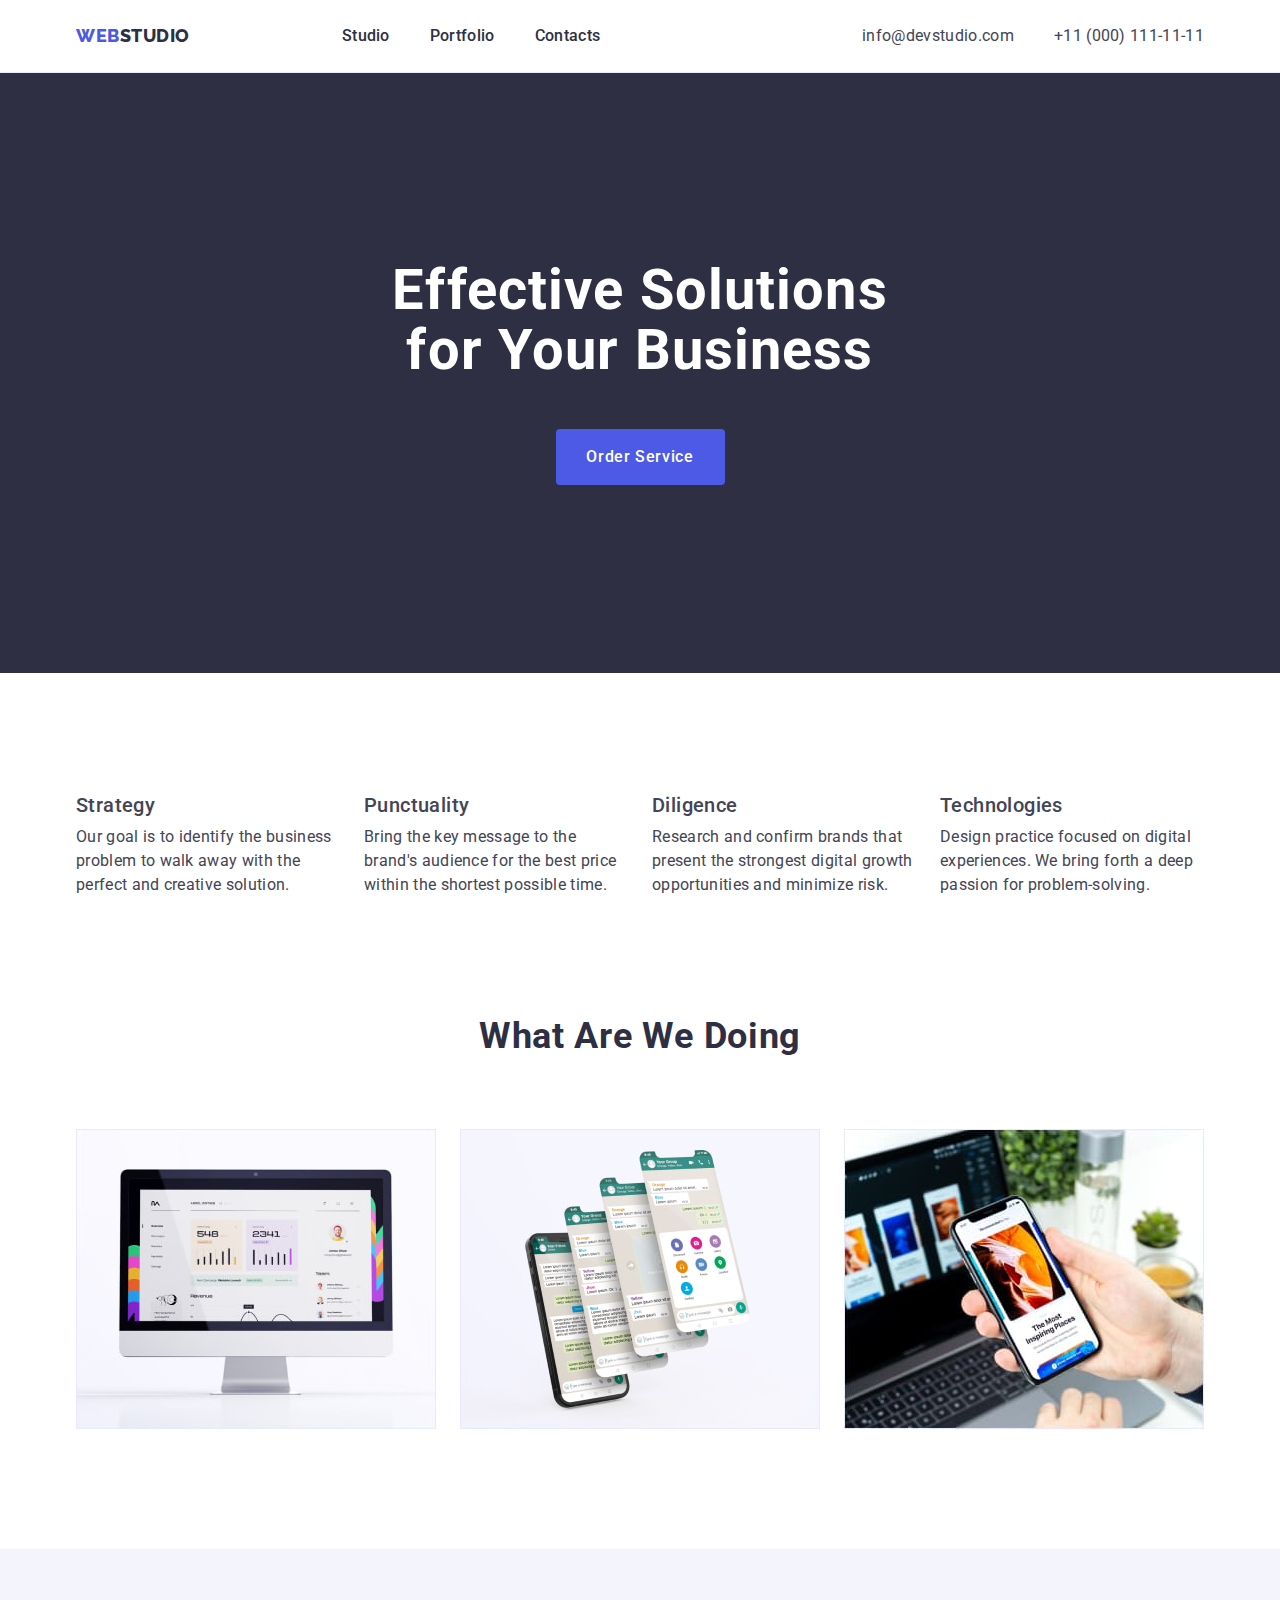
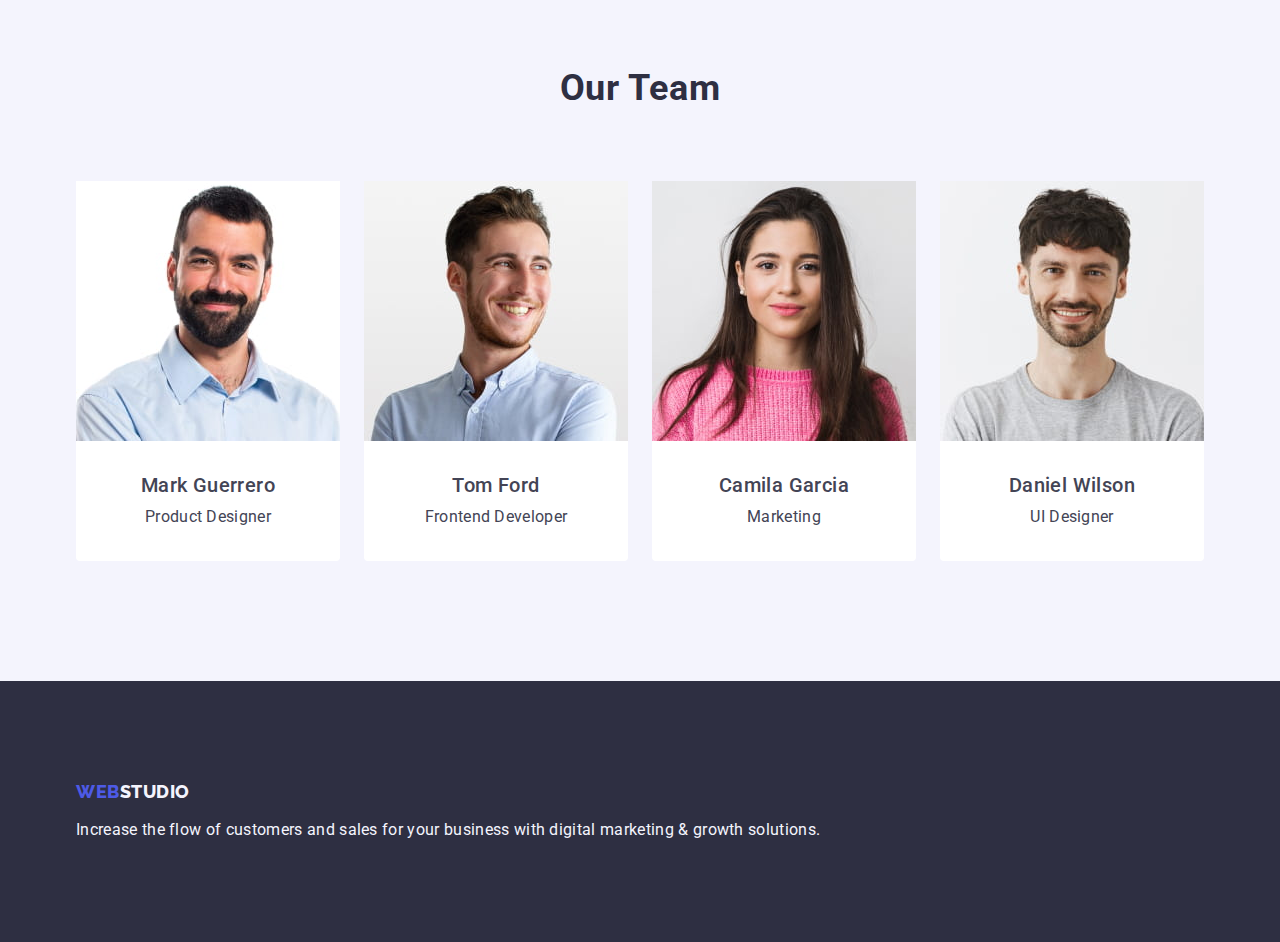
==== index.html @ 61b17112 "upload" ====
<!DOCTYPE html>
<html lang="en">
  <head>
    <meta charset="UTF-8" />
    <meta http-equiv="X-UA-Compatible" content="IE=edge" />
    <meta name="viewport" content="width=device-width, initial-scale=1.0" />
    <meta name="description" content="WEBSTUDIO landingpage" />
    <!-- FONTY i STYLE-->
    <link
      rel="stylesheet"
      href="https://cdn.jsdelivr.net/npm/modern-normalize@2.0.0/modern-normalize.min.css"
    />
    <link rel="preconnect" href="https://fonts.googleapis.com" />
    <link rel="preconnect" href="https://fonts.gstatic.com" crossorigin />
    <link
      href="https://fonts.googleapis.com/css2?family=Raleway:wght@800&family=Roboto:wght@400;500;700;900&display=swap"
      rel="stylesheet"
    />
    <link rel="stylesheet" href="./css/styles.css" />
    <title>WEBSTUDIO Landingpage</title>
  </head>
  <body>
    <!-- NAWIGACJA --------------------------------------------------->
    <header class="main-header">
      <div class="header-container container">
        <nav class="main-navigation">
          <a href="./index.html" class="logo link"
            >Web<span class="studio">Studio</span></a
          >
          <ul class="menu-list list">
            <li><a href="./index.html" class="menu-item link">Studio</a></li>
            <li>
              <a href="./portfolio.html" class="menu-item link">Portfolio</a>
            </li>
            <li><a href="" class="menu-item link">Contacts</a></li>
          </ul>
        </nav>
        <address class="contact-details">
          <ul class="list">
            <li>
              <a href="mailto:info@devstudio.com" class="contact-item link"
                >info@devstudio.com</a
              >
            </li>
            <li>
              <a href="tel:+110001111111" class="contact-item link"
                >+11 (000) 111-11-11</a
              >
            </li>
          </ul>
        </address>
      </div>
    </header>

    <main>
      <!-- MAIN HERO SECTION (PIERWSZA)----------------------------------------------->
      <section class="hero-section">
        <div class="hero-container container">
          <h1 class="hero-title">Effective Solutions for Your Business</h1>
          <button type="button" class="hero-button">Order Service</button>
        </div>
      </section>
      <!-- WHY US SECTION (DRUGA)-------------------------------------------------->
      <section class="why-us-section">
        <div class="container">
          <h2 class="visually-hidden">Why us</h2>
          <ul class="why-us-list list">
            <li class="why-us-list-point">
              <h3 class="list-item-title">Strategy</h3>
              <p class="why-us-item">
                Our goal is to identify the business problem to walk away with
                the perfect and creative solution.
              </p>
            </li>
            <li class="why-us-list-point">
              <h3 class="list-item-title">Punctuality</h3>
              <p class="why-us-item">
                Bring the key message to the brand's audience for the best price
                within the shortest possible time.
              </p>
            </li>
            <li class="why-us-list-point">
              <h3 class="list-item-title">Diligence</h3>
              <p class="why-us-item">
                Research and confirm brands that present the strongest digital
                growth opportunities and minimize risk.
              </p>
            </li>
            <li class="why-us-list-point">
              <h3 class="list-item-title">Technologies</h3>
              <p class="why-us-item">
                Design practice focused on digital experiences. We bring forth a
                deep passion for problem-solving.
              </p>
            </li>
          </ul>
        </div>
      </section>
      <!-- WHAT ARE WE DOING SECTION (TRZECIA) -------------------------------------->
      <section class="we-do-section">
        <div class="container">
          <h2 class="team-header">What are we doing</h2>
          <ul class="we-do-list list">
            <li class="we-do-list-point">
              <img
                src="./images/screen.jpg"
                alt="we make layouts, and coding for your web site"
                width="360"
                height="300"
              />
            </li>
            <li class="we-do-list-point">
              <img
                src="./images/phones.jpg"
                alt="we also make mobile wersions for all the smartphones"
                width="360"
                height="300"
              />
            </li>
            <li class="we-do-list-point">
              <img
                src="./images/laptophones.jpg"
                alt="we can make color scheme on our tablet for your website"
                width="360"
                height="300"
              />
            </li>
          </ul>
        </div>
      </section>
      <!-- OUR TEAM SECTION (CZWARTA) ----------------------------------------------->
      <section class="team-section">
        <div class="container">
          <h2 class="team-header">Our Team</h2>
          <ul class="team-list list">
            <li class="team-card">
              <img
                src="./images/guerrero.jpg"
                alt="man with a dark beard and short hair"
                width="264"
                height="260"
              />
              <div class="name-card-container">
                <h3 class="list-item-title">Mark Guerrero</h3>
                <p class="job-item">Product Designer</p>
              </div>
            </li>
            <li class="team-card">
              <img
                src="./images/ford.jpg"
                alt="smiling young man in blue shirt"
                width="264"
                height="260"
              />
              <div class="name-card-container">
                <h3 class="list-item-title">Tom Ford</h3>
                <p class="job-item">Frontend Developer</p>
              </div>
            </li>
            <li class="team-card">
              <img
                src="./images/garcia.jpg"
                alt="beautiful young woman with long brown hair in a pink sweater"
                width="264"
                height="260"
              />
              <div class="name-card-container">
                <h3 class="list-item-title">Camila Garcia</h3>
                <p class="job-item">Marketing</p>
              </div>
            </li>
            <li class="team-card">
              <img
                src="./images/wilson.jpg"
                alt="smiling man with short stubble and brown hair"
                width="264"
                height="260"
              />
              <div class="name-card-container">
                <h3 class="list-item-title">Daniel Wilson</h3>
                <p class="job-item">UI Designer</p>
              </div>
            </li>
          </ul>
        </div>
      </section>
      <!-- FOOTER -------------------------------------------------------------->
      <footer class="footer-section">
        <div class="container">
          <a href="./index.html" class="logo link foot-link"
            >Web<span class="studio-footer">Studio</span></a
          >
          <p class="footer-text">
            Increase the flow of customers and sales for your business with
            digital marketing & growth solutions.
          </p>
        </div>
      </footer>
    </main>
  </body>
</html>
---- css/styles.css ----
:root {
  --primary-bradn-color: #4d5ae5; /*IRIS*/
  --pressed-state-color: #404bbf; /*OCEAN*/
  --primary-text-color: #434455; /*SLATE*/
  --success-valid-color: #31d0aa; /*GREEN*/
  --second-text-color: #2e2f42; /*NAVY BLUE*/
  --subtle-text: #8e8f99; /*LIGHT SLATE*/
  --accent-color: #e7e9fc; /*CORNFLOWER*/
  --light-background: #f4f4fd; /*CLOUD*/
  --modal-overlay-color: #2e2f4266; /*NAVY BLUE MODAL*/
  --hero-background: #2e2f42b2; /*GREY*/
  --white-background: #ffffff; /*WHITE*/
  --modal-background-color: #fcfcfc; /*DAIRY*/
}

* {
  margin: 0;
  padding: 0;
}

h1,
h2,
h3,
h4,
h5,
h6,
ul,
p {
  margin: 0;
  padding: 0;
  list-style-type: none;
}
img {
  display: block;
}

body {
  font-family: 'Roboto', sans-serif;
  font-weight: 400;
  font-size: 16px;
  line-height: 1.5;
  letter-spacing: 0.02em;
  color: var(--primary-text-color);
  background-color: var(--white-background);
}

.container {
  width: 1158px;
  margin: 0 auto;
  padding: 0 15px;
}

.visually-hidden {
  position: absolute;
  width: 1px;
  height: 1px;
  margin: -1px;
  border: 0;
  padding: 0;
  white-space: nowrap;
  clip-path: inset(100%);
  clip: rect(0 0 0 0);
  overflow: hidden;
}

.main-header {
  display: flex;
  align-items: center;
  justify-content: space-between;
  border-bottom: 1px solid #e7e9fc;
}

.header-container {
  display: flex;
  justify-content: space-between; /* Elementy w poziomie */
  align-items: center; /* elementy w pionie */
}

.logo {
  color: var(--primary-bradn-color);
  font-family: 'Raleway', sans-serif;
  font-size: 18px;
  font-weight: 800;
  line-height: 1.17;
  letter-spacing: 0.54px;
  text-transform: uppercase;
  display: block;
  margin-right: 76px;
}

.studio {
  color: var(--second-text-color);
}

.main-navigation {
  display: flex;
  align-items: center;
}

.menu-list {
  display: flex;
  margin-left: 76px;
  gap: 40px;
}

.menu-item {
  display: inline-block;
  font-weight: 500;
  font-size: 16px;
  line-height: 1.5;
  letter-spacing: 0.02em;
  color: var(--second-text-color);
  padding: 24px 0;
}

.list {
  list-style-type: none;
}

.link {
  text-decoration: none;
}

.menu-item:hover,
.menu-item:focus {
  color: var(--pressed-state-color);
}

.contact-details {
  font-style: normal;
}

.contact-details ul {
  display: flex;
  gap: 40px;
}

.contact-item {
  font-size: 16px;
  line-height: 1.5;
  letter-spacing: 0.02em;
  color: var(--primary-text-color);
}

.contact-item:hover,
.contact-item:focus {
  color: var(--pressed-state-color);
}

.hero-section {
  background-color: var(--second-text-color);
  display: flex;
  flex-direction: column;
  align-items: center;
  padding: 188px 0;
}

.hero-title {
  color: var(--white-background);
  font-size: 56px;
  font-weight: 700;
  line-height: 1.07;
  letter-spacing: 0.02em;
  text-align: center;
  max-width: 496px;
  margin: 0 auto;
}

.hero-button {
  background-color: var(--primary-bradn-color);
  color: var(--white-background);
  font-weight: 500;
  letter-spacing: 0.64px;
  font-family: 'Roboto', sans-serif;
  cursor: pointer;
  font-size: 16px;
  line-height: 1.5;
  display: block;
  margin: 0 auto;
  margin-top: 48px;
  min-width: 169px;
  height: 56px;
  border: none;
  border-radius: 4px;
}

.hero-button:hover,
.hero-button:focus {
  background-color: var(--pressed-state-color);
}

/* SEKCJA DRUGA */
.why-us-list {
  display: flex;
  flex-direction: row;
  gap: 24px;
  align-items: center;
}

.why-us-section {
  display: flex;
  flex-direction: row;
  align-items: center;
  padding: 120px 0;
}

.why-us-item {
  font-size: 16px;
  line-height: 1.5;
  letter-spacing: 0.02em;
  color: var(--primary-text-color);
  width: 264px;
}

.why-us-list-point {
  width: calc((100% - 72px) / 4);
}

/* SEKCJA TRZECIA  */

.we-do-section {
  display: flex;
  flex-direction: column;
  align-items: center;
  padding-bottom: 120px;
}
.we-do-list {
  display: flex;
  gap: 24px;
  align-items: center;
  margin: 72px auto 0;
}

.we-do-list-point {
  width: calc((100% - 48px) / 3);
}

/** SEKCJA CZWARTA **/

.team-section {
  background-color: var(--light-background);
  padding: 120px 0;
}

.team-header {
  font-size: 36px;
  text-align: center;
  font-weight: 700;
  line-height: 1.11;
  letter-spacing: 0.02em;
  text-transform: capitalize;
  color: var(--second-text-color);
  margin-bottom: 72px;
}
.team-list {
  display: flex;
  gap: 24px;
}

.team-card {
  background-color: var(--white-background);
  width: calc((100% - 72px) / 4);
  border-radius: 0px 0px 4px 4px;
}
.name-card-container {
  padding: 32px 0;
  text-align: center;
}

.job-item {
  letter-spacing: 0.02em;
  text-align: center;
}

/** FOOTER SECTION **/

.studio-footer {
  color: var(--light-background);
}

.footer-section {
  background-color: var(--second-text-color);
  padding: 100px 0;
}

.footer-text {
  color: var(--light-background);
}

.foot-link {
  display: inline-block;
  margin-bottom: 16px;
}

/*PORTFOLIO ---------------- */
.projects-section {
  padding-top: 96px;
  padding-bottom: 120px;
}

.filter-list {
  display: flex;
  justify-content: center;
  gap: 24px;
  margin-bottom: 72px;
}
.filter-button {
  background-color: var(--light-background);
  color: var(--primary-bradn-color);
  font-family: 'Roboto', sans-serif;
  font-size: 16px;
  font-weight: 500;
  line-height: 1.5;
  letter-spacing: 0.04em;
  cursor: pointer;
  padding: 12px 24px;
  border: 1px solid var(--accent-color);
  border-radius: 4px;
}

.filter-button:hover,
.filter-button:focus {
  background-color: var(--pressed-state-color);
  color: var(--white-background);
  border: 1px solid transparent;
}

.list-item-title {
  font-size: 20px;
  font-weight: 500;
  line-height: 1.2;
  letter-spacing: 0.02em;
  margin-bottom: 8px;
  color: var(--primary-text-color);
}

.projects-list {
  display: flex;
  flex-wrap: wrap;
  column-gap: 24px;
  row-gap: 48px;
}

.projects-list-point {
  width: calc((100% - 48px) / 3);
}

.projects-text {
  color: var(--primary-text-color);
}
.projects-name-container {
  padding: 32px 16px;
  border: 1px solid var(--accent-color);
  border-top: none;
  margin-bottom: 8px;
}
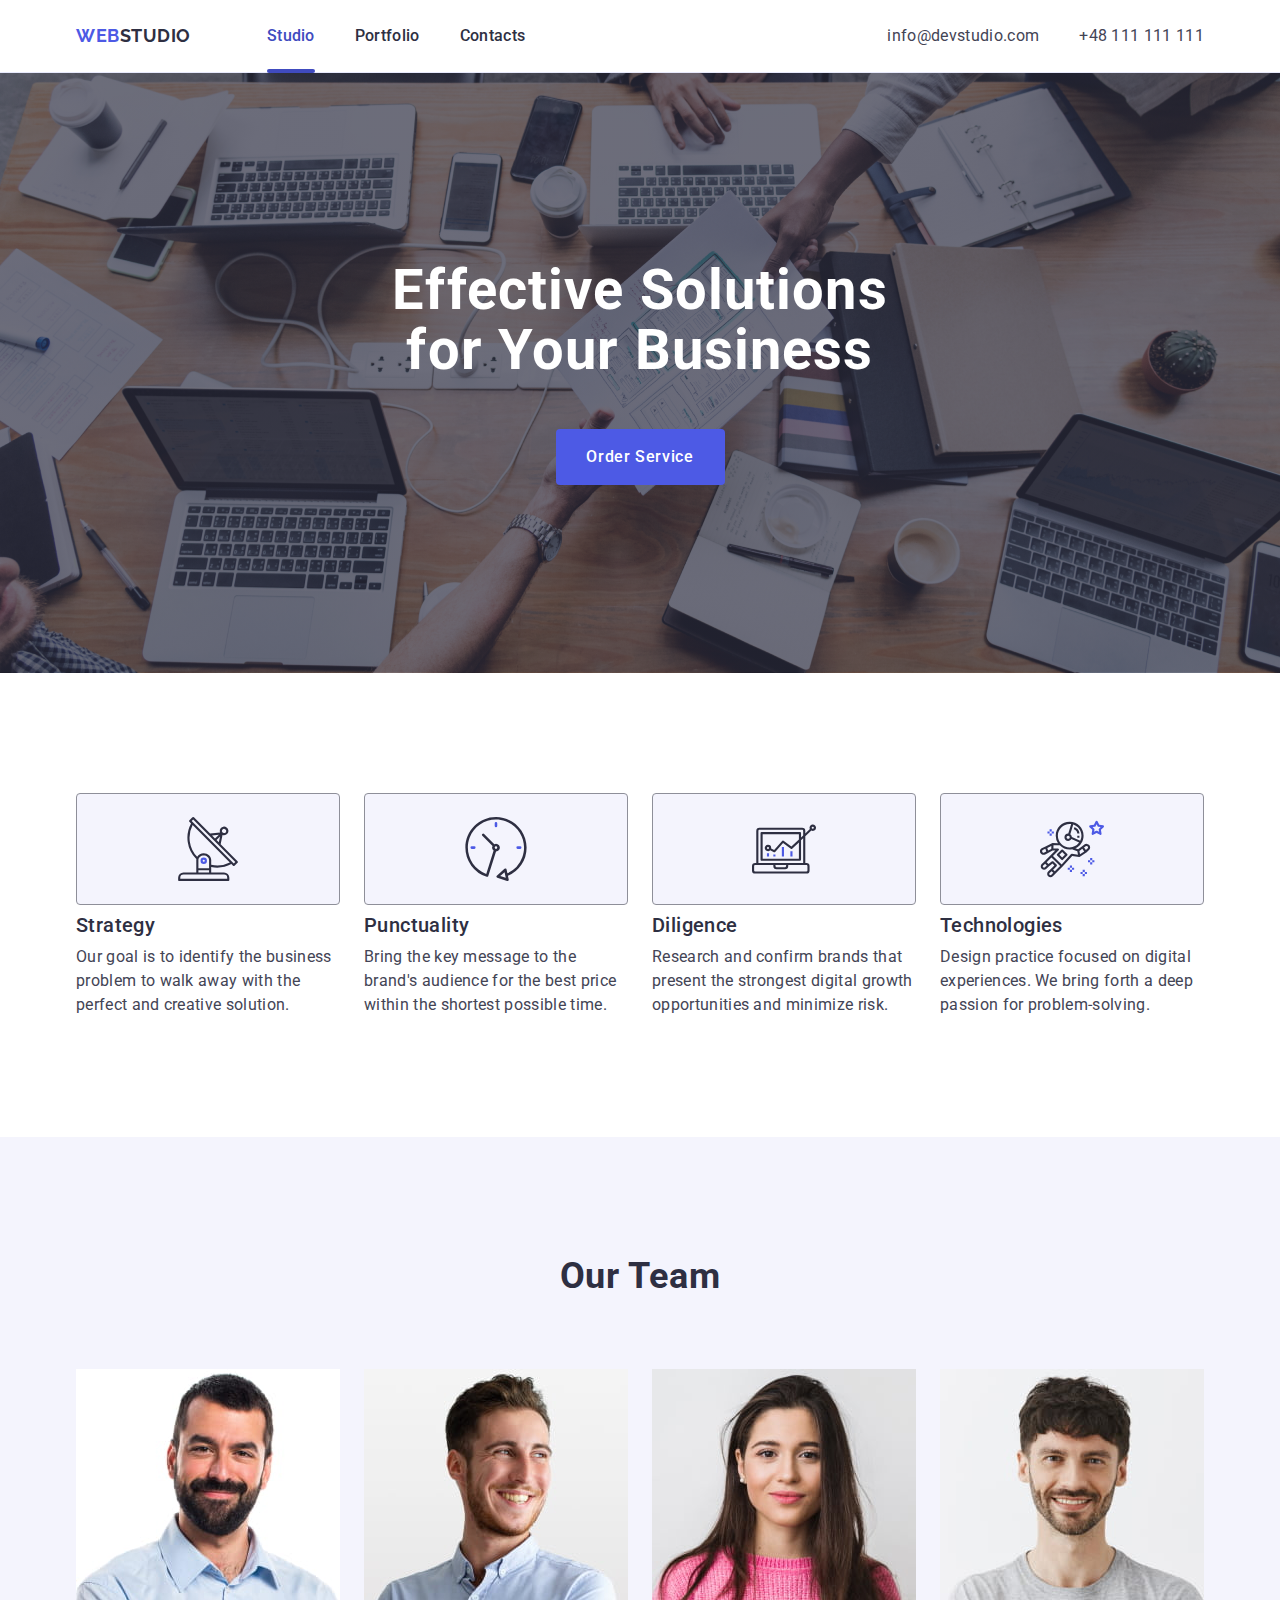
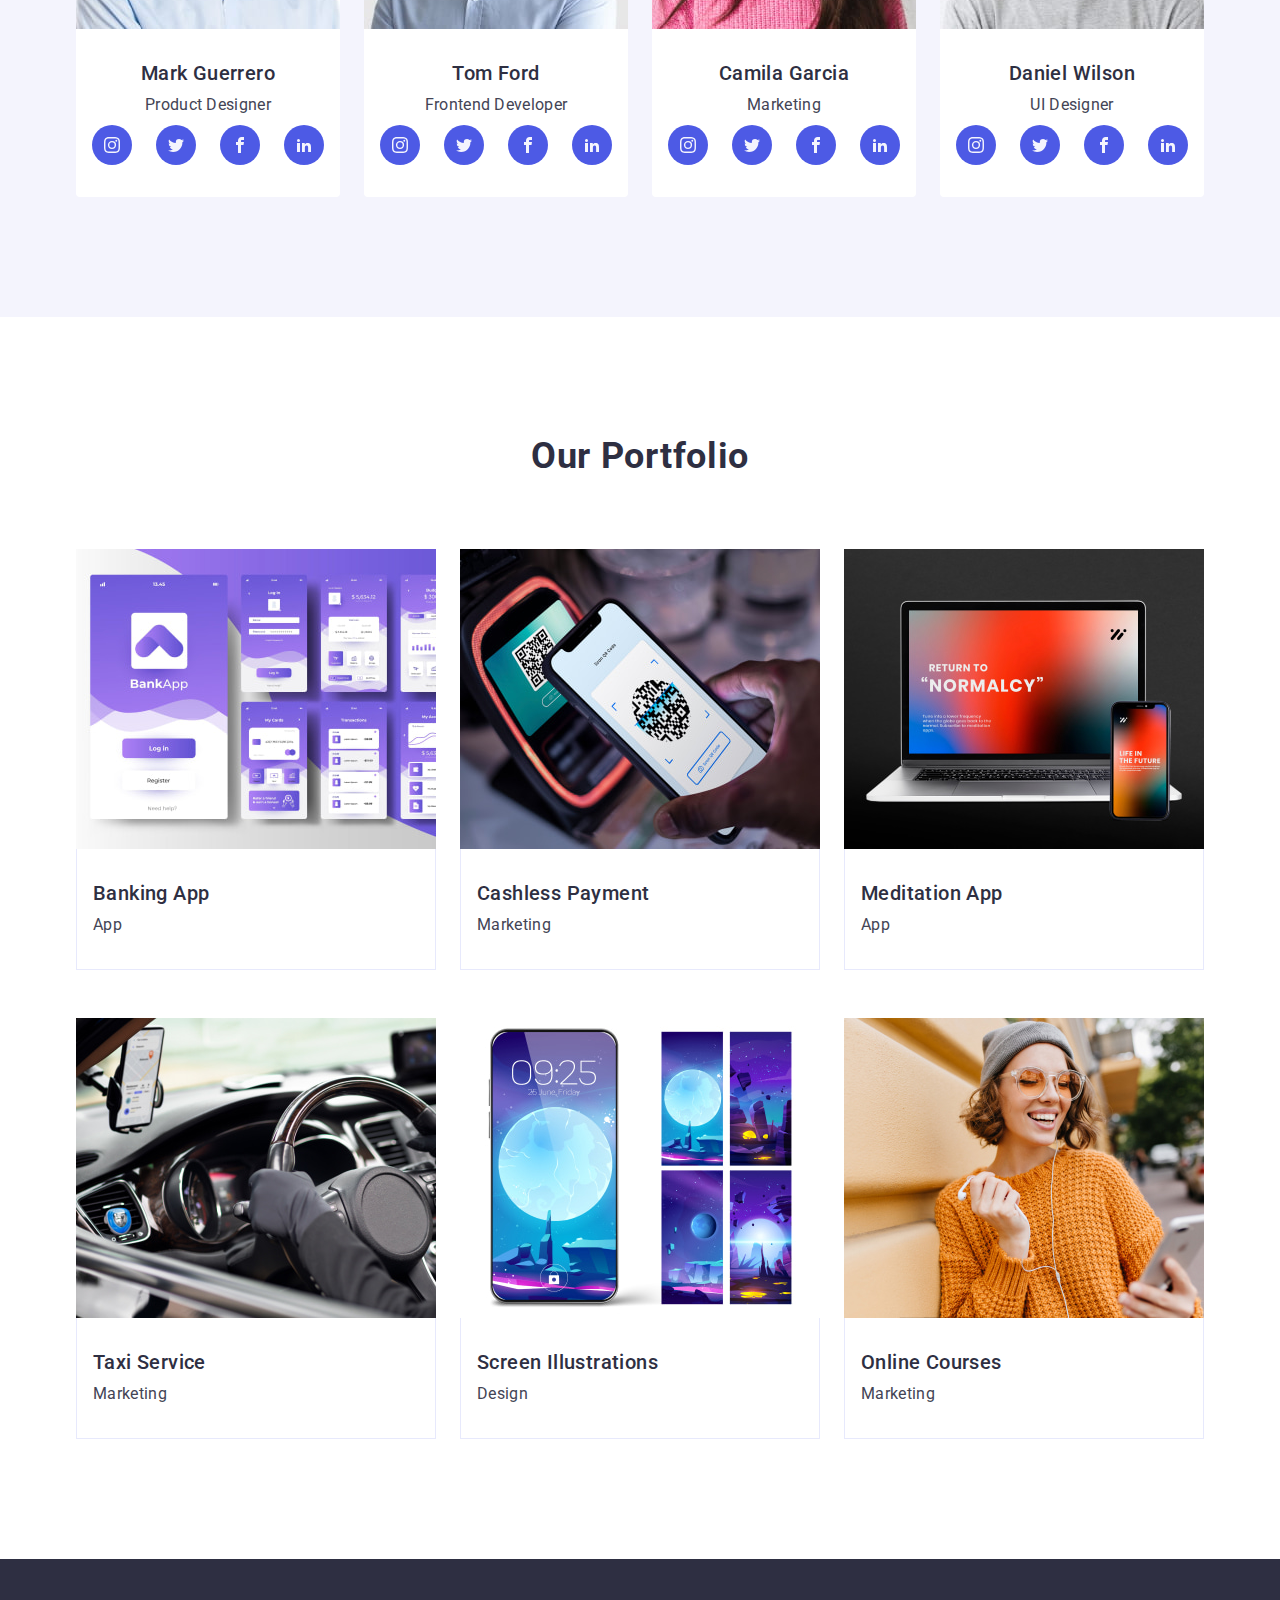
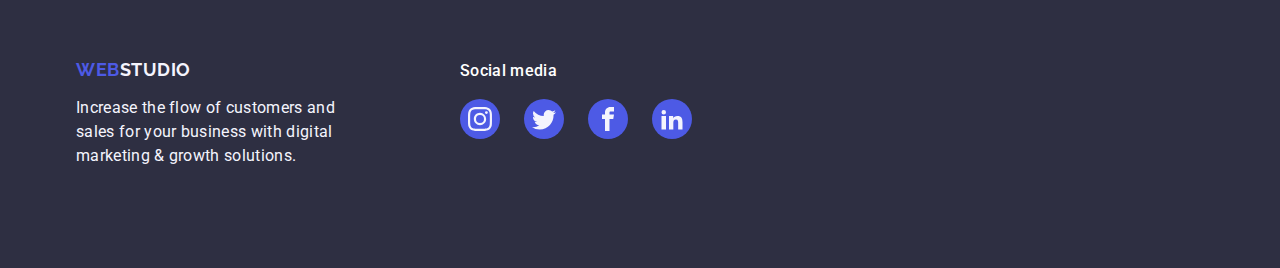
==== commit 88363aeb: "w" ====
--- a/index.html
+++ b/index.html
@@ -17,78 +17,103 @@
       rel="stylesheet"
     />
     <link rel="stylesheet" href="./css/styles.css" />
-    <title>WEBSTUDIO Landingpage</title>
+    <title>WEBSTUDIO</title>
   </head>
   <body>
-    <!-- NAWIGACJA --------------------------------------------------->
-    <header class="main-header">
+    <!--=================================== HEADER SECTION ===================================-->
+    <header class="header">
       <div class="header-container container">
-        <nav class="main-navigation">
-          <a href="./index.html" class="logo link"
-            >Web<span class="studio">Studio</span></a
+        <nav class="navigation">
+          <a class="header-link link" href="/index.html"
+            >Web<span class="header-link-span">Studio</span></a
           >
-          <ul class="menu-list list">
-            <li><a href="./index.html" class="menu-item link">Studio</a></li>
-            <li>
-              <a href="./portfolio.html" class="menu-item link">Portfolio</a>
-            </li>
-            <li><a href="" class="menu-item link">Contacts</a></li>
+          <ul class="navigation-list">
+            <li class="navigation-item">
+              <a class="navigation-link link current" href="./index.html"
+                >Studio</a
+              >
+            </li>
+            <li class="navigation-item">
+              <a class="navigation-link link" href="">Portfolio</a>
+            </li>
+            <li class="navigation-item">
+              <a class="navigation-link link" href="">Contacts</a>
+            </li>
           </ul>
         </nav>
-        <address class="contact-details">
-          <ul class="list">
-            <li>
-              <a href="mailto:info@devstudio.com" class="contact-item link"
+        <address class="contact">
+          <ul class="contact-list">
+            <li class="contact-item">
+              <a class="contact-link link" href="mailto:info@devstudio.com"
                 >info@devstudio.com</a
               >
             </li>
-            <li>
-              <a href="tel:+110001111111" class="contact-item link"
-                >+11 (000) 111-11-11</a
+            <li class="contact-item">
+              <a class="contact-link link" href="tel:+48111111111"
+                >+48 111 111 111</a
               >
             </li>
           </ul>
         </address>
       </div>
     </header>
-
     <main>
-      <!-- MAIN HERO SECTION (PIERWSZA)----------------------------------------------->
-      <section class="hero-section">
-        <div class="hero-container container">
+      <!-- =================================== HERO SECTION (1)===================================-->
+      <section class="hero">
+        <div class="container">
           <h1 class="hero-title">Effective Solutions for Your Business</h1>
-          <button type="button" class="hero-button">Order Service</button>
+          <button type="button" class="hero-button-body">Order Service</button>
         </div>
       </section>
-      <!-- WHY US SECTION (DRUGA)-------------------------------------------------->
-      <section class="why-us-section">
+      <!-- =================================== DESCRIPTION SECTION (2) ===================================-->
+      <section class="description">
         <div class="container">
-          <h2 class="visually-hidden">Why us</h2>
-          <ul class="why-us-list list">
-            <li class="why-us-list-point">
-              <h3 class="list-item-title">Strategy</h3>
-              <p class="why-us-item">
+          <h2 class="visually-hidden">why we are the best choice</h2>
+          <ul class="description-list">
+            <li class="description-item">
+              <div class="description-icon-container">
+                <svg class="description-icon" width="64" height="64">
+                  <use href="./images/icons.svg#icon-antenatestsvg"></use>
+                </svg>
+              </div>
+              <h3 class="description-title">Strategy</h3>
+              <p class="description-copy">
                 Our goal is to identify the business problem to walk away with
                 the perfect and creative solution.
               </p>
             </li>
-            <li class="why-us-list-point">
-              <h3 class="list-item-title">Punctuality</h3>
-              <p class="why-us-item">
+            <li class="description-item">
+              <div class="description-icon-container">
+                <svg class="description-icon" width="64" height="64">
+                  <use href="./images/icons.svg#icon-clock-1"></use>
+                </svg>
+              </div>
+              <h3 class="description-title">Punctuality</h3>
+              <p class="description-copy">
                 Bring the key message to the brand's audience for the best price
                 within the shortest possible time.
               </p>
             </li>
-            <li class="why-us-list-point">
-              <h3 class="list-item-title">Diligence</h3>
-              <p class="why-us-item">
+            <li class="description-item">
+              <div class="description-icon-container">
+                <svg class="description-icon" width="64" height="64">
+                  <use href="./images/icons.svg#icon-diagram-1"></use>
+                </svg>
+              </div>
+              <h3 class="description-title">Diligence</h3>
+              <p class="description-copy">
                 Research and confirm brands that present the strongest digital
                 growth opportunities and minimize risk.
               </p>
             </li>
-            <li class="why-us-list-point">
-              <h3 class="list-item-title">Technologies</h3>
-              <p class="why-us-item">
+            <li class="description-item">
+              <div class="description-icon-container">
+                <svg class="description-icon" width="64" height="64">
+                  <use href="./images/icons.svg#icon-astronaut-1"></use>
+                </svg>
+              </div>
+              <h3 class="description-title">Technologies</h3>
+              <p class="description-copy">
                 Design practice focused on digital experiences. We bring forth a
                 deep passion for problem-solving.
               </p>
@@ -96,106 +121,437 @@
           </ul>
         </div>
       </section>
-      <!-- WHAT ARE WE DOING SECTION (TRZECIA) -------------------------------------->
-      <section class="we-do-section">
+      <!-- =================================== TEAM SECTION (3) ===================================-->
+      <section class="team">
         <div class="container">
-          <h2 class="team-header">What are we doing</h2>
-          <ul class="we-do-list list">
-            <li class="we-do-list-point">
-              <img
-                src="./images/screen.jpg"
-                alt="we make layouts, and coding for your web site"
-                width="360"
-                height="300"
-              />
-            </li>
-            <li class="we-do-list-point">
-              <img
-                src="./images/phones.jpg"
-                alt="we also make mobile wersions for all the smartphones"
-                width="360"
-                height="300"
-              />
-            </li>
-            <li class="we-do-list-point">
-              <img
-                src="./images/laptophones.jpg"
-                alt="we can make color scheme on our tablet for your website"
-                width="360"
-                height="300"
-              />
-            </li>
-          </ul>
-        </div>
-      </section>
-      <!-- OUR TEAM SECTION (CZWARTA) ----------------------------------------------->
-      <section class="team-section">
-        <div class="container">
-          <h2 class="team-header">Our Team</h2>
-          <ul class="team-list list">
-            <li class="team-card">
+          <h2 class="team-title">Our Team</h2>
+          <ul class="team-list">
+            <li class="team-item">
               <img
                 src="./images/guerrero.jpg"
                 alt="man with a dark beard and short hair"
                 width="264"
                 height="260"
               />
-              <div class="name-card-container">
-                <h3 class="list-item-title">Mark Guerrero</h3>
-                <p class="job-item">Product Designer</p>
-              </div>
-            </li>
-            <li class="team-card">
+              <div class="name">
+                <h3 class="name-title">Mark Guerrero</h3>
+                <p class="name-copy">Product Designer</p>
+                <ul class="name-icon-list">
+                  <li class="name-icon-item">
+                    <a
+                      href="https://www.instagram.com/"
+                      class="name-icon-link"
+                      target="_blank"
+                    >
+                      <svg class="icon-svg" width="16" height="16">
+                        <use href="./images/icons.svg#icon-instagram"></use>
+                      </svg>
+                    </a>
+                  </li>
+                  <li class="name-icon-item">
+                    <a
+                      href="https://www.twitter.com"
+                      class="name-icon-link"
+                      target="_blank"
+                    >
+                      <svg class="icon-svg" width="16" height="16">
+                        <use href="./images/icons.svg#icon-twitter"></use>
+                      </svg>
+                    </a>
+                  </li>
+                  <li class="name-icon-item">
+                    <a
+                      href="https://www.facebook.com"
+                      class="name-icon-link"
+                      target="_blank"
+                    >
+                      <svg class="icon-svg" width="16" height="16">
+                        <use href="./images/icons.svg#icon-facebook"></use>
+                      </svg>
+                    </a>
+                  </li>
+                  <li class="name-icon-item">
+                    <a
+                      href="https://www.linkedin.com/"
+                      class="name-icon-link"
+                      target="_blank"
+                    >
+                      <svg class="icon-svg" width="16" height="16">
+                        <use href="./images/icons.svg#icon-linkedin2"></use>
+                      </svg>
+                    </a>
+                  </li>
+                </ul>
+              </div>
+            </li>
+            <li class="team-item">
               <img
                 src="./images/ford.jpg"
                 alt="smiling young man in blue shirt"
                 width="264"
                 height="260"
               />
-              <div class="name-card-container">
-                <h3 class="list-item-title">Tom Ford</h3>
-                <p class="job-item">Frontend Developer</p>
-              </div>
-            </li>
-            <li class="team-card">
+              <div class="name">
+                <h3 class="name-title">Tom Ford</h3>
+                <p class="name-copy">Frontend Developer</p>
+                <ul class="name-icon-list">
+                  <li class="name-icon-item">
+                    <a
+                      href="https://www.instagram.com/"
+                      class="name-icon-link"
+                      target="_blank"
+                    >
+                      <svg class="icon-svg" width="16" height="16">
+                        <use href="./images/icons.svg#icon-instagram"></use>
+                      </svg>
+                    </a>
+                  </li>
+                  <li class="name-icon-item">
+                    <a
+                      href="https://www.twitter.com"
+                      class="name-icon-link"
+                      target="_blank"
+                    >
+                      <svg class="icon-svg" width="16" height="16">
+                        <use href="./images/icons.svg#icon-twitter"></use>
+                      </svg>
+                    </a>
+                  </li>
+                  <li class="name-icon-item">
+                    <a
+                      href="https://www.facebook.com"
+                      class="name-icon-link"
+                      target="_blank"
+                    >
+                      <svg class="icon-svg" width="16" height="16">
+                        <use href="./images/icons.svg#icon-facebook"></use>
+                      </svg>
+                    </a>
+                  </li>
+                  <li class="name-icon-item">
+                    <a
+                      href="https://www.linkedin.com/"
+                      class="name-icon-link"
+                      target="_blank"
+                    >
+                      <svg class="icon-svg" width="16" height="16">
+                        <use href="./images/icons.svg#icon-linkedin2"></use>
+                      </svg>
+                    </a>
+                  </li>
+                </ul>
+              </div>
+            </li>
+            <li class="team-item">
               <img
                 src="./images/garcia.jpg"
                 alt="beautiful young woman with long brown hair in a pink sweater"
                 width="264"
                 height="260"
               />
-              <div class="name-card-container">
-                <h3 class="list-item-title">Camila Garcia</h3>
-                <p class="job-item">Marketing</p>
-              </div>
-            </li>
-            <li class="team-card">
+              <div class="name">
+                <h3 class="name-title">Camila Garcia</h3>
+                <p class="name-copy">Marketing</p>
+                <ul class="name-icon-list">
+                  <li class="name-icon-item">
+                    <a
+                      href="https://www.instagram.com/"
+                      class="name-icon-link"
+                      target="_blank"
+                    >
+                      <svg class="icon-svg" width="16" height="16">
+                        <use href="./images/icons.svg#icon-instagram"></use>
+                      </svg>
+                    </a>
+                  </li>
+                  <li class="name-icon-item">
+                    <a
+                      href="https://www.twitter.com"
+                      class="name-icon-link"
+                      target="_blank"
+                    >
+                      <svg class="icon-svg" width="16" height="16">
+                        <use href="./images/icons.svg#icon-twitter"></use>
+                      </svg>
+                    </a>
+                  </li>
+                  <li class="name-icon-item">
+                    <a
+                      href="https://www.facebook.com"
+                      class="name-icon-link"
+                      target="_blank"
+                    >
+                      <svg class="icon-svg" width="16" height="16">
+                        <use href="./images/icons.svg#icon-facebook"></use>
+                      </svg>
+                    </a>
+                  </li>
+                  <li class="name-icon-item">
+                    <a
+                      href="https://www.linkedin.com/"
+                      class="name-icon-link"
+                      target="_blank"
+                    >
+                      <svg class="icon-svg" width="16" height="16">
+                        <use href="./images/icons.svg#icon-linkedin2"></use>
+                      </svg>
+                    </a>
+                  </li>
+                </ul>
+              </div>
+            </li>
+            <li class="team-item">
               <img
                 src="./images/wilson.jpg"
                 alt="smiling man with short stubble and brown hair"
                 width="264"
                 height="260"
               />
-              <div class="name-card-container">
-                <h3 class="list-item-title">Daniel Wilson</h3>
-                <p class="job-item">UI Designer</p>
+              <div class="name">
+                <h3 class="name-title">Daniel Wilson</h3>
+                <p class="name-copy">UI Designer</p>
+                <ul class="name-icon-list">
+                  <li class="name-icon-item">
+                    <a
+                      href="https://www.instagram.com/"
+                      class="name-icon-link"
+                      target="_blank"
+                    >
+                      <svg class="icon-svg" width="16" height="16">
+                        <use href="./images/icons.svg#icon-instagram"></use>
+                      </svg>
+                    </a>
+                  </li>
+                  <li class="name-icon-item">
+                    <a
+                      href="https://www.twitter.com"
+                      class="name-icon-link"
+                      target="_blank"
+                    >
+                      <svg class="icon-svg" width="16" height="16">
+                        <use href="./images/icons.svg#icon-twitter"></use>
+                      </svg>
+                    </a>
+                  </li>
+                  <li class="name-icon-item">
+                    <a
+                      href="https://www.facebook.com"
+                      class="name-icon-link"
+                      target="_blank"
+                    >
+                      <svg class="icon-svg" width="16" height="16">
+                        <use href="./images/icons.svg#icon-facebook"></use>
+                      </svg>
+                    </a>
+                  </li>
+                  <li class="name-icon-item">
+                    <a
+                      href="https://www.linkedin.com/"
+                      class="name-icon-link"
+                      target="_blank"
+                    >
+                      <svg class="icon-svg" width="16" height="16">
+                        <use href="./images/icons.svg#icon-linkedin2"></use>
+                      </svg>
+                    </a>
+                  </li>
+                </ul>
               </div>
             </li>
           </ul>
         </div>
       </section>
-      <!-- FOOTER -------------------------------------------------------------->
-      <footer class="footer-section">
+      <!-- =================================== PORTFOLIO SECTION (4) ===================================-->
+      <section class="portfolio">
         <div class="container">
-          <a href="./index.html" class="logo link foot-link"
-            >Web<span class="studio-footer">Studio</span></a
+          <h2 class="portfolio-title">Our Portfolio</h2>
+          <ul class="portfolio-list list">
+            <li class="portfolio-item">
+              <div class="portfolio-overlay-container">
+                <img
+                  class="portfolio-img"
+                  src="./images/bankapp.jpg"
+                  alt="Mobile Banking App Interface"
+                  width="360"
+                  height="300"
+                />
+                <p class="overlay-copy">
+                  14 Stylish and User-Friendly App Design Concepts · Task
+                  Manager App · Calorie Tracker App · Exotic Fruit Ecommerce App
+                  · Cloud Storage App
+                </p>
+              </div>
+              <div class="portfolio-container">
+                <h3 class="portfolio-container-title">Banking App</h3>
+                <p class="portfolio-container-copy">App</p>
+              </div>
+            </li>
+            <li class="portfolio-item">
+              <div class="portfolio-overlay-container">
+                <img
+                  class="portfolio-img"
+                  src="./images/cashlesspay.jpg"
+                  alt="Contactless Payment Transaction"
+                  width="360"
+                  height="300"
+                />
+                <p class="overlay-copy">
+                  14 Stylish and User-Friendly App Design Concepts · Task
+                  Manager App · Calorie Tracker App · Exotic Fruit Ecommerce App
+                  · Cloud Storage App
+                </p>
+              </div>
+              <div class="portfolio-container">
+                <h3 class="portfolio-container-title">Cashless Payment</h3>
+                <p class="portfolio-container-copy">Marketing</p>
+              </div>
+            </li>
+            <li class="portfolio-item">
+              <div class="portfolio-overlay-container">
+                <img
+                  class="portfolio-img"
+                  src="./images/meditationapp.jpg"
+                  alt="Mindfulness Meditation App Interface"
+                  width="360"
+                  height="300"
+                />
+                <p class="overlay-copy">
+                  14 Stylish and User-Friendly App Design Concepts · Task
+                  Manager App · Calorie Tracker App · Exotic Fruit Ecommerce App
+                  · Cloud Storage App
+                </p>
+              </div>
+              <div class="portfolio-container">
+                <h3 class="portfolio-container-title">Meditation App</h3>
+                <p class="portfolio-container-copy">App</p>
+              </div>
+            </li>
+            <li class="portfolio-item">
+              <div class="portfolio-overlay-container">
+                <img
+                  class="portfolio-img"
+                  src="./images/taxi.jpg"
+                  alt="Taxi Service App Interface"
+                  width="360"
+                  height="300"
+                />
+                <p class="overlay-copy">
+                  14 Stylish and User-Friendly App Design Concepts · Task
+                  Manager App · Calorie Tracker App · Exotic Fruit Ecommerce App
+                  · Cloud Storage App
+                </p>
+              </div>
+              <div class="portfolio-container">
+                <h3 class="portfolio-container-title">Taxi Service</h3>
+                <p class="portfolio-container-copy">Marketing</p>
+              </div>
+            </li>
+            <li class="portfolio-item">
+              <div class="portfolio-overlay-container">
+                <img
+                  class="portfolio-img"
+                  src="./images/screenilustr.jpg"
+                  alt="Screen Illustrations Design"
+                  width="360"
+                  height="300"
+                />
+                <p class="overlay-copy">
+                  14 Stylish and User-Friendly App Design Concepts · Task
+                  Manager App · Calorie Tracker App · Exotic Fruit Ecommerce App
+                  · Cloud Storage App
+                </p>
+              </div>
+              <div class="portfolio-container">
+                <h3 class="portfolio-container-title">Screen Illustrations</h3>
+                <p class="portfolio-container-copy">Design</p>
+              </div>
+            </li>
+            <li class="portfolio-item">
+              <div class="portfolio-overlay-container">
+                <img
+                  class="portfolio-img"
+                  src="./images/onlinecourses.jpg"
+                  alt="Online Courses Platform Interface"
+                  width="360"
+                  height="300"
+                />
+                <p class="overlay-copy">
+                  14 Stylish and User-Friendly App Design Concepts · Task
+                  Manager App · Calorie Tracker App · Exotic Fruit Ecommerce App
+                  · Cloud Storage App
+                </p>
+              </div>
+              <div class="portfolio-container">
+                <h3 class="portfolio-container-title">Online Courses</h3>
+                <p class="portfolio-container-copy">Marketing</p>
+              </div>
+            </li>
+          </ul>
+        </div>
+      </section>
+    </main>
+    <!-- =================================== FOOTER SECTION ===================================-->
+    <footer class="footer">
+      <div class="footer-container container">
+        <div class="footer-base">
+          <a class="footer-link link" href="/index.html"
+            >Web<span class="footer-link-span">Studio</span></a
           >
-          <p class="footer-text">
+          <p class="footer-copy">
             Increase the flow of customers and sales for your business with
             digital marketing & growth solutions.
           </p>
         </div>
-      </footer>
-    </main>
+        <div class="footer-icon-container">
+          <p class="footer-icon-copy">Social media</p>
+          <ul class="footer-icon-list">
+            <li class="footer-icon-item">
+              <a
+                href="https://www.instagram.com/"
+                class="footer-icon-link"
+                target="_blank"
+              >
+                <svg class="icon-svg" width="24" height="24">
+                  <use href="./images/icons.svg#icon-instagram"></use>
+                </svg>
+              </a>
+            </li>
+            <li class="footer-icon-item">
+              <a
+                href="https://www.twitter.com"
+                class="footer-icon-link"
+                target="_blank"
+              >
+                <svg class="icon-svg" width="24" height="24">
+                  <use href="./images/icons.svg#icon-twitter"></use>
+                </svg>
+              </a>
+            </li>
+            <li class="footer-icon-item">
+              <a
+                href="https://www.facebook.com"
+                class="footer-icon-link"
+                target="_blank"
+              >
+                <svg class="icon-svg" width="24" height="24">
+                  <use href="./images/icons.svg#icon-facebook"></use>
+                </svg>
+              </a>
+            </li>
+            <li class="footer-icon-item">
+              <a
+                href="https://www.linkedin.com/"
+                class="footer-icon-link"
+                target="_blank"
+              >
+                <svg class="icon-svg" width="24" height="24">
+                  <use href="./images/icons.svg#icon-linkedin2"></use>
+                </svg>
+              </a>
+            </li>
+          </ul>
+        </div>
+      </div>
+    </footer>
   </body>
 </html>
--- a/css/styles.css
+++ b/css/styles.css
@@ -1,18 +1,17 @@
 :root {
-  --primary-bradn-color: #4d5ae5; /*IRIS*/
-  --pressed-state-color: #404bbf; /*OCEAN*/
-  --primary-text-color: #434455; /*SLATE*/
-  --success-valid-color: #31d0aa; /*GREEN*/
-  --second-text-color: #2e2f42; /*NAVY BLUE*/
-  --subtle-text: #8e8f99; /*LIGHT SLATE*/
-  --accent-color: #e7e9fc; /*CORNFLOWER*/
-  --light-background: #f4f4fd; /*CLOUD*/
-  --modal-overlay-color: #2e2f4266; /*NAVY BLUE MODAL*/
-  --hero-background: #2e2f42b2; /*GREY*/
-  --white-background: #ffffff; /*WHITE*/
-  --modal-background-color: #fcfcfc; /*DAIRY*/
-}
-
+  --iris: #4d5ae5; /*IRIS*/
+  --ocean: #404bbf; /*OCEAN*/
+  --slate: #434455; /*SLATE*/
+  --green: #31d0aa; /*GREEN*/
+  --navyblue: #2e2f42; /*NAVY BLUE*/
+  --lightslate: #8e8f99; /*LIGHT SLATE*/
+  --cornflower: #e7e9fc; /*CORNFLOWER*/
+  --cloud: #f4f4fd; /*CLOUD*/
+  --navybluemodal: #2e2f4266; /*NAVY BLUE MODAL*/
+  --grey: #2e2f42b2; /*GREY*/
+  --white: #ffffff; /*WHITE*/
+  --dairy: #fcfcfc; /*DAIRY*/
+}
 * {
   margin: 0;
   padding: 0;
@@ -35,13 +34,13 @@
 }
 
 body {
-  font-family: 'Roboto', sans-serif;
+  font-family: "Roboto", sans-serif;
   font-weight: 400;
   font-size: 16px;
   line-height: 1.5;
   letter-spacing: 0.02em;
-  color: var(--primary-text-color);
-  background-color: var(--white-background);
+  color: var(--slate);
+  background-color: var(--white);
 }
 
 .container {
@@ -62,295 +61,418 @@
   clip: rect(0 0 0 0);
   overflow: hidden;
 }
-
-.main-header {
+.button {
+  cursor: pointer;
+}
+
+.list {
+  list-style-type: none;
+}
+
+.link {
+  text-decoration: none;
+}
+/* =========================== HEADER ========================== */
+.header {
   display: flex;
   align-items: center;
   justify-content: space-between;
   border-bottom: 1px solid #e7e9fc;
 }
-
 .header-container {
   display: flex;
   justify-content: space-between; /* Elementy w poziomie */
   align-items: center; /* elementy w pionie */
 }
 
-.logo {
-  color: var(--primary-bradn-color);
-  font-family: 'Raleway', sans-serif;
+.header-link {
+  color: var(--iris);
+  font-family: "Raleway", sans-serif;
   font-size: 18px;
-  font-weight: 800;
+  font-weight: 700;
   line-height: 1.17;
   letter-spacing: 0.54px;
   text-transform: uppercase;
+  margin-right: 76px;
   display: block;
   margin-right: 76px;
 }
 
-.studio {
-  color: var(--second-text-color);
-}
-
-.main-navigation {
-  display: flex;
-  align-items: center;
-}
-
-.menu-list {
-  display: flex;
-  margin-left: 76px;
+.header-link-span {
+  color: var(--navyblue);
+}
+
+.navigation {
+  display: flex;
+  align-items: center;
+}
+
+.navigation-list {
+  display: flex;
   gap: 40px;
 }
 
-.menu-item {
+.navigation-link {
+  font-weight: 500;
+  font-size: 16px;
+  line-height: 1.5;
+  letter-spacing: 0.02em;
+  color: var(--navyblue);
   display: inline-block;
-  font-weight: 500;
-  font-size: 16px;
-  line-height: 1.5;
-  letter-spacing: 0.02em;
-  color: var(--second-text-color);
   padding: 24px 0;
-}
-
-.list {
-  list-style-type: none;
-}
-
-.link {
-  text-decoration: none;
-}
-
-.menu-item:hover,
-.menu-item:focus {
-  color: var(--pressed-state-color);
-}
-
-.contact-details {
+  position: relative;
+}
+
+.navigation-link:hover,
+.navigation-link:focus {
+  color: var(--ocean);
+}
+
+.contact {
   font-style: normal;
 }
 
-.contact-details ul {
+.contact-list {
   display: flex;
   gap: 40px;
 }
-
-.contact-item {
-  font-size: 16px;
-  line-height: 1.5;
-  letter-spacing: 0.02em;
-  color: var(--primary-text-color);
-}
-
-.contact-item:hover,
-.contact-item:focus {
-  color: var(--pressed-state-color);
-}
-
-.hero-section {
-  background-color: var(--second-text-color);
-  display: flex;
-  flex-direction: column;
+.contact-link {
+  font-size: 16px;
+  line-height: 1.5;
+  letter-spacing: 0.02em;
+  color: var(--slate);
+}
+
+.contact-link:hover,
+.contact-link:focus {
+  color: var(--ocean);
+}
+
+.current {
+  color: var(--ocean);
+}
+.current::after {
+  content: "";
+  background-color: var(--ocean);
+  display: block;
+  width: 100%;
+  height: 4px;
+  margin: 0 auto;
+  position: absolute;
+  bottom: -1px;
+  left: 0;
+  border-radius: 2px;
+}
+/* =========================== HERO SECTION (1) ========================== */
+.hero {
+  background-color: var(--navyblue);
   align-items: center;
   padding: 188px 0;
+  background-image: linear-gradient(
+      rgba(46, 47, 66, 0.7),
+      rgba(46, 47, 66, 0.7)
+    ),
+    url(../images/herobg.jpg);
+  background-repeat: no-repeat;
+  background-size: cover;
+  max-width: 1440px;
+  background-position: center;
+  margin: auto;
 }
 
 .hero-title {
-  color: var(--white-background);
+  color: var(--white);
   font-size: 56px;
   font-weight: 700;
   line-height: 1.07;
   letter-spacing: 0.02em;
   text-align: center;
+  margin: 0 auto;
+  text-align: center;
   max-width: 496px;
-  margin: 0 auto;
-}
-
-.hero-button {
-  background-color: var(--primary-bradn-color);
-  color: var(--white-background);
+}
+
+.hero-button-body {
+  background-color: var(--iris);
+  color: var(--white);
   font-weight: 500;
   letter-spacing: 0.64px;
-  font-family: 'Roboto', sans-serif;
+  font-family: "Roboto", sans-serif;
+  font-size: 16px;
+  line-height: 1.5;
   cursor: pointer;
-  font-size: 16px;
-  line-height: 1.5;
-  display: block;
+  border: none;
   margin: 0 auto;
   margin-top: 48px;
   min-width: 169px;
   height: 56px;
-  border: none;
+  display: block;
   border-radius: 4px;
 }
 
-.hero-button:hover,
-.hero-button:focus {
-  background-color: var(--pressed-state-color);
-}
-
-/* SEKCJA DRUGA */
-.why-us-list {
+.hero-button-body:hover,
+.hero-button-body:focus {
+  background-color: var(--ocean);
+}
+
+/* =========================== DESCRIPTION SECTION (2) ========================== */
+.description {
+  padding: 120px 0;
+}
+
+.description-list {
   display: flex;
   flex-direction: row;
   gap: 24px;
   align-items: center;
 }
 
-.why-us-section {
-  display: flex;
-  flex-direction: row;
-  align-items: center;
+.description-title {
+  font-weight: 500;
+  font-size: 20px;
+  line-height: 1.2;
+  letter-spacing: 0.02em;
+  color: var(--navyblue);
+  margin-bottom: 8px;
+}
+
+.description-copy {
+  font-size: 16px;
+  line-height: 1.5;
+  letter-spacing: 0.02em;
+  color: var(--slate);
+  width: 264px;
+}
+
+.description-item {
+  width: calc((100%-72%) / 4);
+}
+
+.description-icon-container {
+  display: flex;
+  justify-content: center;
+  align-items: center;
+  border-radius: 4px;
+  width: 264px;
+  height: 112px;
+  background-color: var(--cloud);
+  border: 1px solid #8e8f99;
+  margin-bottom: 8px;
+}
+
+/* =========================== TEAM SECTION (3) ========================== */
+
+.team {
+  background-color: var(--cloud);
   padding: 120px 0;
 }
 
-.why-us-item {
-  font-size: 16px;
-  line-height: 1.5;
-  letter-spacing: 0.02em;
-  color: var(--primary-text-color);
-  width: 264px;
-}
-
-.why-us-list-point {
-  width: calc((100% - 72px) / 4);
-}
-
-/* SEKCJA TRZECIA  */
-
-.we-do-section {
-  display: flex;
-  flex-direction: column;
-  align-items: center;
-  padding-bottom: 120px;
-}
-.we-do-list {
-  display: flex;
-  gap: 24px;
-  align-items: center;
-  margin: 72px auto 0;
-}
-
-.we-do-list-point {
-  width: calc((100% - 48px) / 3);
-}
-
-/** SEKCJA CZWARTA **/
-
-.team-section {
-  background-color: var(--light-background);
-  padding: 120px 0;
-}
-
-.team-header {
+.team-title {
   font-size: 36px;
   text-align: center;
   font-weight: 700;
   line-height: 1.11;
   letter-spacing: 0.02em;
   text-transform: capitalize;
-  color: var(--second-text-color);
+  color: var(--navyblue);
   margin-bottom: 72px;
 }
+
 .team-list {
   display: flex;
   gap: 24px;
-}
-
-.team-card {
-  background-color: var(--white-background);
+  text-align: center;
+}
+.team-item {
+  background-color: var(--white);
   width: calc((100% - 72px) / 4);
   border-radius: 0px 0px 4px 4px;
 }
-.name-card-container {
+
+.name {
   padding: 32px 0;
-  text-align: center;
-}
-
-.job-item {
-  letter-spacing: 0.02em;
-  text-align: center;
-}
-
-/** FOOTER SECTION **/
-
-.studio-footer {
-  color: var(--light-background);
-}
-
-.footer-section {
-  background-color: var(--second-text-color);
-  padding: 100px 0;
-}
-
-.footer-text {
-  color: var(--light-background);
-}
-
-.foot-link {
-  display: inline-block;
-  margin-bottom: 16px;
-}
-
-/*PORTFOLIO ---------------- */
-.projects-section {
-  padding-top: 96px;
+}
+
+.name-title {
+  font-weight: 500;
+  font-size: 20px;
+  line-height: 1.2;
+  letter-spacing: 0.02em;
+  color: var(--navyblue);
+  text-align: center;
+  margin-bottom: 8px;
+}
+
+.name-copy {
+  letter-spacing: 0.02em;
+  text-align: center;
+}
+
+.name-icon-list {
+  display: flex;
+  justify-content: center;
+  margin-top: 8px;
+  gap: 24px;
+}
+
+.name-icon-link {
+  background: var(--iris);
+  display: flex;
+  border-radius: 50%;
+  justify-content: center;
+  align-items: center;
+  padding: 12px;
+  fill: var(--cloud);
+  cursor: pointer;
+}
+
+.name-icon-link:hover,
+.name-icon-link:focus {
+  background-color: var(--ocean);
+}
+
+/* =========================== PORTFOLIO SECTION (4) ========================== */
+.portfolio {
+  padding-top: 120px;
   padding-bottom: 120px;
 }
 
-.filter-list {
-  display: flex;
-  justify-content: center;
-  gap: 24px;
-  margin-bottom: 72px;
-}
-.filter-button {
-  background-color: var(--light-background);
-  color: var(--primary-bradn-color);
-  font-family: 'Roboto', sans-serif;
-  font-size: 16px;
-  font-weight: 500;
-  line-height: 1.5;
-  letter-spacing: 0.04em;
-  cursor: pointer;
-  padding: 12px 24px;
-  border: 1px solid var(--accent-color);
-  border-radius: 4px;
-}
-
-.filter-button:hover,
-.filter-button:focus {
-  background-color: var(--pressed-state-color);
-  color: var(--white-background);
-  border: 1px solid transparent;
-}
-
-.list-item-title {
-  font-size: 20px;
-  font-weight: 500;
-  line-height: 1.2;
-  letter-spacing: 0.02em;
-  margin-bottom: 8px;
-  color: var(--primary-text-color);
-}
-
-.projects-list {
+.portfolio-list {
   display: flex;
   flex-wrap: wrap;
   column-gap: 24px;
   row-gap: 48px;
 }
 
-.projects-list-point {
+.portfolio-item {
   width: calc((100% - 48px) / 3);
 }
 
-.projects-text {
-  color: var(--primary-text-color);
-}
-.projects-name-container {
+.portfolio-title {
+  font-family: "Roboto", sans-serif;
+  font-weight: 700;
+  font-size: 36px;
+  line-height: 40px;
+  line-height: 1.11;
+  letter-spacing: 0.02em;
+  text-align: center;
+  color: var(--navyblue);
+  text-transform: capitalize;
+  margin-bottom: 72px;
+}
+.portfolio-container {
   padding: 32px 16px;
-  border: 1px solid var(--accent-color);
+  border: 1px solid #e7e9fc;
   border-top: none;
+}
+
+.portfolio-container-title {
+  font-size: 20px;
+  font-weight: 500;
+  line-height: 1.2;
+  letter-spacing: 0.02em;
   margin-bottom: 8px;
-}
+  color: var(--navyblue);
+}
+
+.portfolio-container-copy {
+  font-family: "Roboto", sans-serif;
+  font-weight: 400;
+  font-size: 16px;
+  line-height: 24px;
+  line-height: 1.5;
+  letter-spacing: 0.02em;
+  color: #434455;
+}
+.portfolio-img {
+  width: 100%;
+  height: auto;
+  flex-wrap: wrap;
+}
+
+.portfolio-overlay-container {
+  position: relative;
+  overflow: hidden;
+}
+
+.overlay-copy {
+  position: absolute;
+  left: 0;
+  top: 0;
+  width: 100%;
+  height: 100%;
+  padding: 40px 32px;
+  color: var(--cloud);
+  background-color: var(--iris);
+  transform: translate(0, 100%);
+  transition: transform 250ms cubic-bezier(0.4, 0, 0.2, 1);
+}
+
+.portfolio-overlay-container:focus .overlay-copy,
+.portfolio-overlay-container:hover .overlay-copy {
+  transform: translateY(0%);
+}
+/* =========================== FOOTER SECTION ========================== */
+.footer {
+  background-color: var(--navyblue);
+  padding: 100px 0;
+}
+
+.footer-container {
+  display: flex;
+  align-items: baseline;
+}
+.footer-base {
+  margin-right: 120px;
+}
+.footer-link {
+  font-family: "Raleway", sans-serif;
+  font-weight: 700;
+  font-size: 18px;
+  line-height: 1.17;
+  letter-spacing: 0.03em;
+  text-transform: uppercase;
+  color: var(--iris);
+}
+
+.footer-link-span {
+  color: var(--cloud);
+}
+
+.footer-copy {
+  color: var(--cloud);
+  max-width: 264px;
+}
+
+.footer-link {
+  display: inline-block;
+  margin-bottom: 16px;
+}
+
+.footer-icon-copy {
+  color: var(--white);
+  margin-bottom: 16px;
+  font-weight: 500;
+}
+
+.footer-icon-list {
+  display: flex;
+  justify-content: center;
+  margin-top: 8px;
+  gap: 24px;
+}
+.footer-icon-link {
+  background: var(--iris);
+  display: flex;
+  border-radius: 50%;
+  justify-content: center;
+  align-items: center;
+  fill: var(--cloud);
+  cursor: pointer;
+  height: 40px;
+  width: 40px;
+}
+.footer-icon-link:hover,
+.footer-icon-link:focus {
+  background-color: var(--green);
+}
